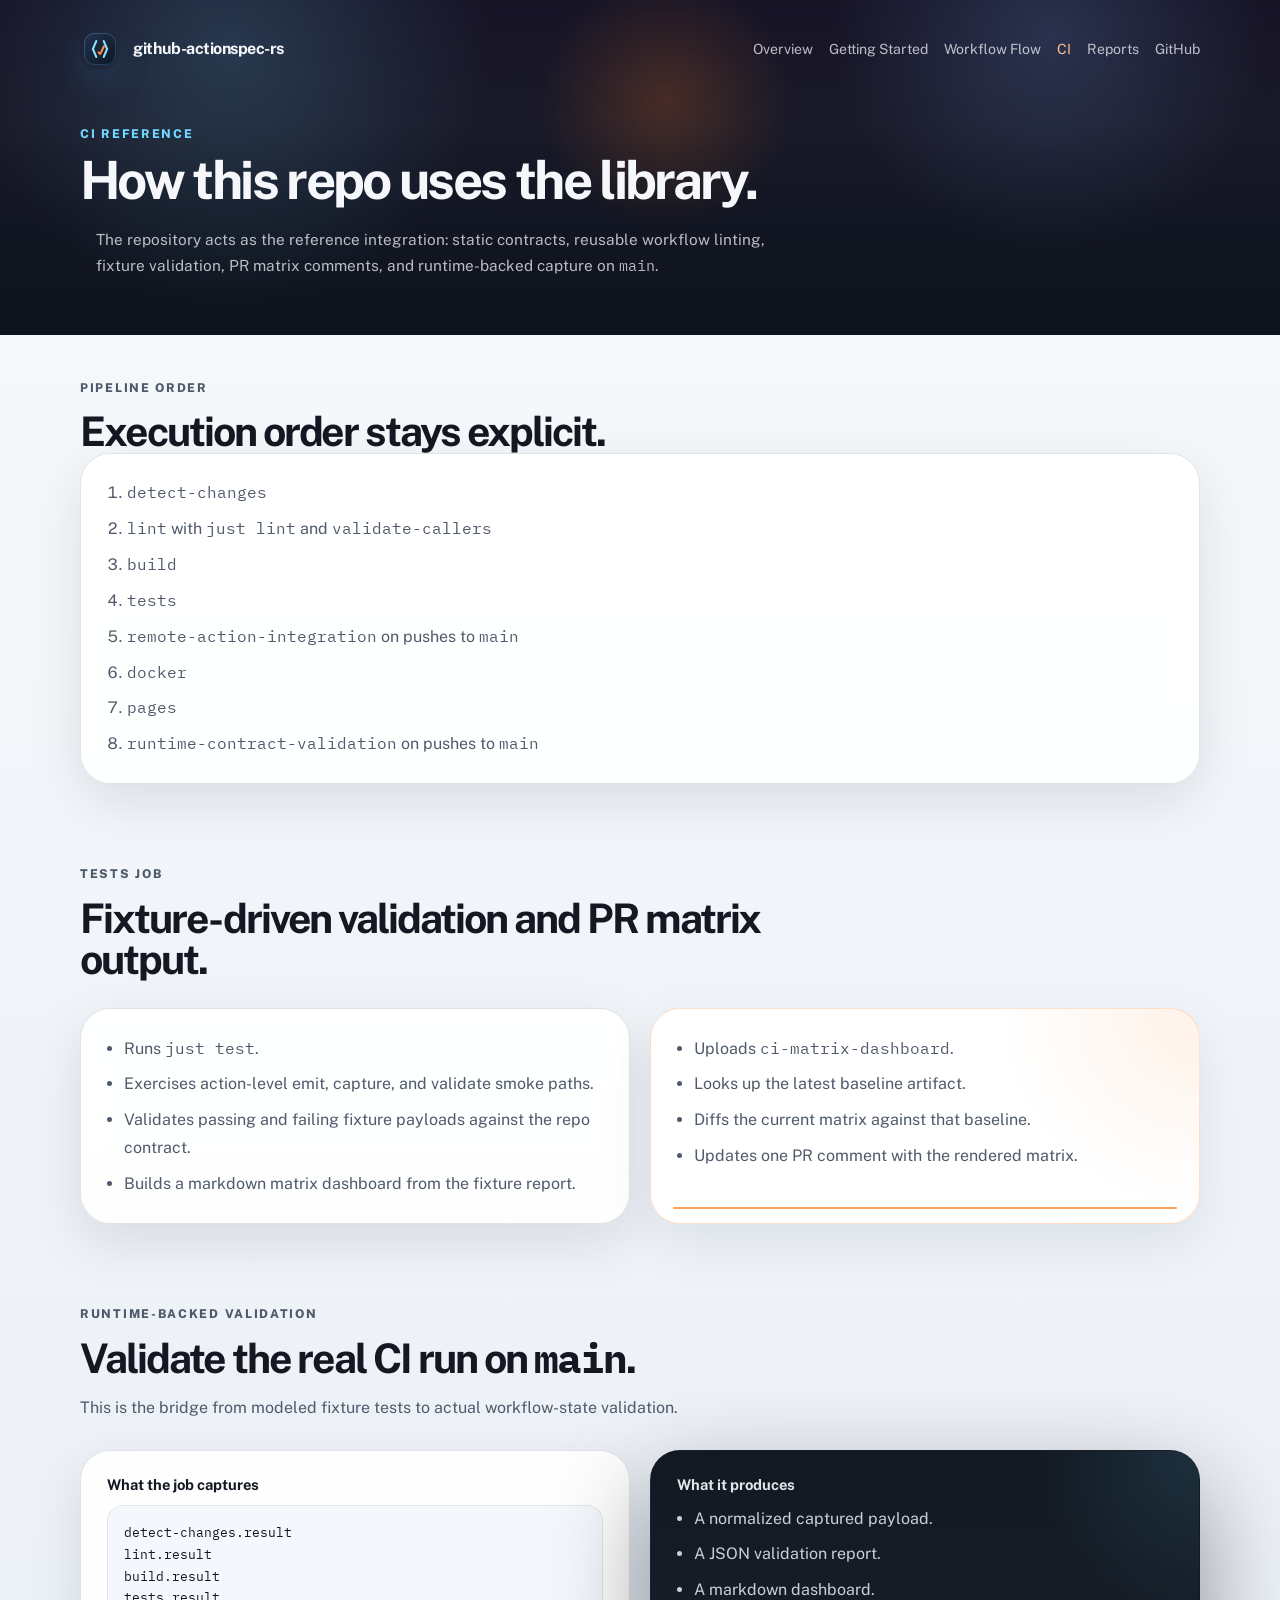
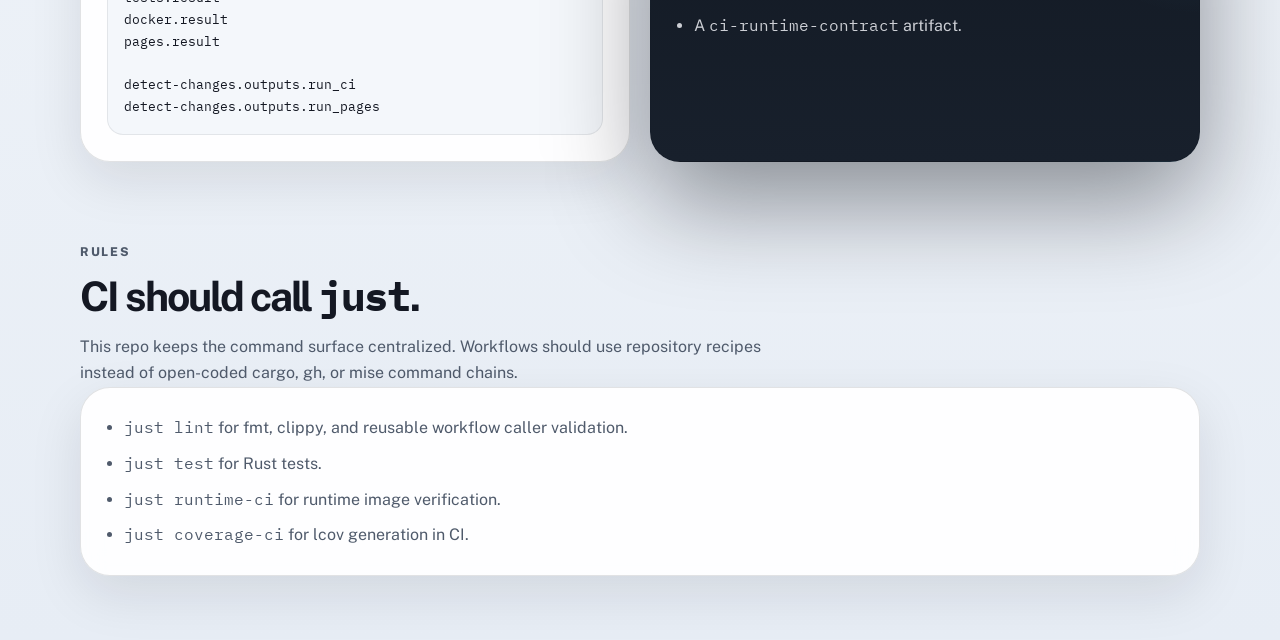
==== docs/ci-reference.html @ cb22ce6d "feat(validation): add reusable secret checks and report dashboard flow" ====
<!DOCTYPE html>
<html lang="en">
  <head>
    <meta charset="utf-8" />
    <meta name="viewport" content="width=device-width, initial-scale=1" />
    <title>CI Reference | github-actionspec-rs</title>
    <meta
      name="description"
      content="Reference for how github-actionspec-rs is used in this repository's CI pipeline."
    />
    <link rel="preconnect" href="https://fonts.googleapis.com" />
    <link rel="preconnect" href="https://fonts.gstatic.com" crossorigin />
    <link
      href="https://fonts.googleapis.com/css2?family=IBM+Plex+Mono:wght@400;500&family=Public+Sans:wght@400;500;600;700;800&display=swap"
      rel="stylesheet"
    />
    <link rel="stylesheet" href="styles.css" />
  </head>
  <body>
    <div class="site-frame">
      <section class="hero-shell hero-shell-compact">
        <div class="page-shell">
          <header class="site-header">
            <a class="brand" href="index.html" aria-label="github-actionspec-rs home">
              <span class="brand-mark">
                <img class="brand-logo" src="logo-mark.svg" alt="" />
              </span>
              <span class="brand-text">github-actionspec-rs</span>
            </a>
            <nav class="site-nav" aria-label="Primary">
              <a href="index.html">Overview</a>
              <a href="getting-started.html">Getting Started</a>
              <a href="workflow-flow.html">Workflow Flow</a>
              <a class="site-nav-active" href="ci-reference.html">CI</a>
              <a href="reports.html">Reports</a>
              <a href="https://github.com/v4lproik/github-actionspec-rs">GitHub</a>
            </nav>
          </header>

          <main class="page-intro">
            <p class="eyebrow">CI Reference</p>
            <h1>How this repo uses the library.</h1>
            <p class="hero-text">
              The repository acts as the reference integration: static contracts, reusable workflow
              linting, fixture validation, PR matrix comments, and runtime-backed capture on
              <code>main</code>.
            </p>
          </main>
        </div>
      </section>

      <div class="page-shell page-shell-body page-shell-tight">
        <section class="content-section first-section">
          <div class="section-heading">
            <p class="eyebrow">Pipeline order</p>
            <h2>Execution order stays explicit.</h2>
          </div>

          <article class="card">
            <ol class="doc-list doc-list-numbered">
              <li><code>detect-changes</code></li>
              <li><code>lint</code> with <code>just lint</code> and <code>validate-callers</code></li>
              <li><code>build</code></li>
              <li><code>tests</code></li>
              <li><code>remote-action-integration</code> on pushes to <code>main</code></li>
              <li><code>docker</code></li>
              <li><code>pages</code></li>
              <li><code>runtime-contract-validation</code> on pushes to <code>main</code></li>
            </ol>
          </article>
        </section>

        <section class="content-section">
          <div class="section-heading">
            <p class="eyebrow">Tests job</p>
            <h2>Fixture-driven validation and PR matrix output.</h2>
          </div>

          <div class="doc-grid">
            <article class="card">
              <ul class="doc-list">
                <li>Runs <code>just test</code>.</li>
                <li>Exercises action-level emit, capture, and validate smoke paths.</li>
                <li>Validates passing and failing fixture payloads against the repo contract.</li>
                <li>Builds a markdown matrix dashboard from the fixture report.</li>
              </ul>
            </article>

            <article class="card card-featured">
              <ul class="doc-list">
                <li>Uploads <code>ci-matrix-dashboard</code>.</li>
                <li>Looks up the latest baseline artifact.</li>
                <li>Diffs the current matrix against that baseline.</li>
                <li>Updates one PR comment with the rendered matrix.</li>
              </ul>
            </article>
          </div>
        </section>

        <section class="content-section">
          <div class="section-heading">
            <p class="eyebrow">Runtime-backed validation</p>
            <h2>Validate the real CI run on <code>main</code>.</h2>
            <p>
              This is the bridge from modeled fixture tests to actual workflow-state validation.
            </p>
          </div>

          <div class="doc-grid">
            <article class="code-card">
              <p class="code-title">What the job captures</p>
              <pre><code>detect-changes.result
lint.result
build.result
tests.result
docker.result
pages.result

detect-changes.outputs.run_ci
detect-changes.outputs.run_pages</code></pre>
            </article>

            <article class="code-card code-card-dark">
              <p class="code-title">What it produces</p>
              <ul class="doc-list doc-list-inverse">
                <li>A normalized captured payload.</li>
                <li>A JSON validation report.</li>
                <li>A markdown dashboard.</li>
                <li>A <code>ci-runtime-contract</code> artifact.</li>
              </ul>
            </article>
          </div>
        </section>

        <section class="content-section">
          <div class="section-heading">
            <p class="eyebrow">Rules</p>
            <h2>CI should call <code>just</code>.</h2>
            <p>
              This repo keeps the command surface centralized. Workflows should use repository
              recipes instead of open-coded cargo, gh, or mise command chains.
            </p>
          </div>

          <article class="card">
            <ul class="doc-list">
              <li><code>just lint</code> for fmt, clippy, and reusable workflow caller validation.</li>
              <li><code>just test</code> for Rust tests.</li>
              <li><code>just runtime-ci</code> for runtime image verification.</li>
              <li><code>just coverage-ci</code> for lcov generation in CI.</li>
            </ul>
          </article>
        </section>
      </div>
    </div>
  </body>
</html>
---- docs/styles.css ----
:root {
  --bg: #e7edf5;
  --bg-soft: #f4f7fb;
  --ink: #141823;
  --ink-soft: #4f5a6b;
  --ink-inverse: #f5f7fb;
  --surface: rgba(255, 255, 255, 0.92);
  --line: rgba(20, 24, 35, 0.12);
  --line-soft: rgba(255, 255, 255, 0.08);
  --accent: #6fd7ff;
  --accent-strong: #37b8f2;
  --accent-warm: #ff7a1a;
  --accent-warm-soft: rgba(255, 122, 26, 0.2);
  --hero-top: #120f22;
  --hero-bottom: #0d141d;
  --shadow: 0 18px 52px rgba(16, 23, 34, 0.1);
  --shadow-hero: 0 40px 100px rgba(2, 5, 12, 0.42);
  --radius-xl: 30px;
  --radius-lg: 22px;
  --radius-md: 16px;
  --max-width: 1120px;
}

* {
  box-sizing: border-box;
}

html {
  scroll-behavior: smooth;
}

body {
  margin: 0;
  min-height: 100vh;
  font-family: "Public Sans", "Avenir Next", "Segoe UI", sans-serif;
  color: var(--ink);
  background: linear-gradient(180deg, #f8fafc 0%, var(--bg) 100%);
}

a {
  color: inherit;
  text-decoration: none;
}

code,
pre {
  font-family: "IBM Plex Mono", "SFMono-Regular", monospace;
}

.site-frame {
  overflow: clip;
}

.page-shell {
  width: min(calc(100% - 2rem), var(--max-width));
  margin: 0 auto;
}

.hero-shell {
  position: relative;
  color: var(--ink-inverse);
  background:
    radial-gradient(circle at 52% 30%, rgba(255, 122, 26, 0.2), transparent 18%),
    radial-gradient(circle at 18% 14%, rgba(111, 215, 255, 0.18), transparent 24%),
    radial-gradient(circle at 82% 10%, rgba(122, 182, 255, 0.18), transparent 20%),
    linear-gradient(180deg, var(--hero-top) 0%, #171727 36%, var(--hero-bottom) 100%);
}

.hero-shell::before {
  content: "";
  position: absolute;
  inset: 0;
  pointer-events: none;
  background: linear-gradient(180deg, rgba(255, 255, 255, 0.02), transparent 68%);
}

.hero-shell .page-shell {
  position: relative;
  padding: 1rem 0 5rem;
}

.hero-shell-compact .page-shell {
  padding-bottom: 3rem;
}

.page-shell-body {
  position: relative;
  z-index: 2;
  margin-top: 4.2rem;
  padding-bottom: 4rem;
}

.page-shell-tight {
  margin-top: 2.7rem;
}

.site-header {
  display: flex;
  align-items: center;
  justify-content: space-between;
  gap: 1rem;
  position: sticky;
  top: 0;
  z-index: 10;
  padding: 0.8rem 0;
}

.brand {
  display: inline-flex;
  align-items: center;
  gap: 0.84rem;
  font-weight: 700;
  letter-spacing: -0.03em;
}

.brand-mark {
  display: inline-grid;
  place-items: center;
  width: 2.5rem;
  height: 2.5rem;
  border-radius: 0.95rem;
  overflow: hidden;
  box-shadow: 0 14px 30px rgba(48, 95, 145, 0.22);
}

.brand-logo {
  display: block;
  width: 100%;
  height: 100%;
}

.brand-text {
  font-size: 1rem;
}

.site-nav {
  display: inline-flex;
  flex-wrap: wrap;
  gap: 1rem;
  color: rgba(245, 247, 251, 0.74);
  font-size: 0.88rem;
}

.site-nav a:hover,
.site-nav a:focus-visible {
  color: var(--ink-inverse);
}

.site-nav-active {
  color: #ffc08f;
}

.hero {
  display: grid;
  justify-items: center;
  margin-top: 2.65rem;
}

.page-intro {
  max-width: 44rem;
  padding: 2.8rem 0 0.5rem;
}

.page-intro h1 {
  margin: 0;
  color: var(--ink-inverse);
  font-size: clamp(2.15rem, 4.2vw, 3.3rem);
  line-height: 1.02;
  letter-spacing: -0.05em;
}

.hero-copy {
  max-width: 46rem;
  text-align: center;
}

.hero-copy-centered {
  padding-top: 1.45rem;
}

.product-chip {
  display: inline-flex;
  align-items: center;
  gap: 0.65rem;
  margin-bottom: 1.2rem;
  padding: 0.42rem 0.7rem 0.42rem 0.5rem;
  border: 1px solid rgba(255, 122, 26, 0.32);
  border-radius: 999px;
  background: rgba(255, 122, 26, 0.08);
  color: rgba(245, 247, 251, 0.76);
  font-size: 0.74rem;
  letter-spacing: 0.02em;
  box-shadow: inset 0 0 0 1px rgba(255, 122, 26, 0.08);
}

.product-chip-logo {
  display: block;
  width: 1.45rem;
  height: 1.45rem;
}

.eyebrow,
.summary-kicker {
  margin: 0 0 0.8rem;
  font-size: 0.76rem;
  font-weight: 800;
  letter-spacing: 0.14em;
  text-transform: uppercase;
}

.eyebrow {
  color: var(--accent);
}

.summary-kicker {
  color: #d56a1f;
}

.hero h1,
.section-heading h2,
.summary-card h2,
.cta-panel h2 {
  margin: 0;
  letter-spacing: -0.05em;
}

.hero h1 {
  font-size: clamp(2.55rem, 4.8vw, 4rem);
  line-height: 0.98;
}

.warm-accent {
  color: var(--accent-warm);
  text-shadow: 0 0 18px rgba(255, 122, 26, 0.22);
}

.hero-text {
  max-width: 42rem;
  margin: 1.2rem auto 0;
  color: rgba(245, 247, 251, 0.74);
  font-size: 0.96rem;
  line-height: 1.68;
}

.hero-actions {
  display: flex;
  flex-wrap: wrap;
  justify-content: center;
  gap: 0.95rem;
  margin-top: 1.7rem;
}

.button {
  display: inline-flex;
  align-items: center;
  justify-content: center;
  min-height: 2.85rem;
  padding: 0.8rem 1.15rem;
  border-radius: 999px;
  font-size: 0.94rem;
  font-weight: 700;
  transition:
    transform 150ms ease,
    background-color 150ms ease,
    border-color 150ms ease,
    color 150ms ease;
}

.button:hover,
.button:focus-visible {
  transform: translateY(-1px);
}

.button-primary {
  background: linear-gradient(135deg, #ff9a47 0%, #ff7a1a 100%);
  color: #fff7f0;
  box-shadow: 0 16px 34px rgba(255, 122, 26, 0.26);
}

.button-secondary {
  border: 1px solid rgba(255, 255, 255, 0.12);
  background: rgba(255, 255, 255, 0.02);
  color: var(--ink-inverse);
}

.hero-metrics {
  display: inline-grid;
  grid-template-columns: repeat(3, minmax(0, 1fr));
  gap: 1.45rem;
  margin: 1.9rem auto 0;
}

.hero-metrics div {
  text-align: left;
}

.hero-metrics dt {
  color: rgba(255, 192, 143, 0.82);
  font-size: 0.72rem;
  font-weight: 600;
  text-transform: uppercase;
  letter-spacing: 0.08em;
}

.hero-metrics dd {
  margin: 0.38rem 0 0;
  color: var(--ink-inverse);
  font-size: 0.92rem;
  font-weight: 700;
}

.hero-code-window {
  width: min(100%, 780px);
  margin-top: 2.35rem;
  border: 1px solid rgba(111, 215, 255, 0.14);
  border-radius: 18px;
  overflow: hidden;
  background: #161d27;
  box-shadow: var(--shadow-hero);
}

.code-window-tabs {
  display: flex;
  flex-wrap: wrap;
  gap: 0.55rem;
  padding: 0.8rem 0.9rem;
  border-bottom: 1px solid rgba(255, 255, 255, 0.06);
  background: rgba(255, 255, 255, 0.02);
}

.code-tab {
  padding: 0.28rem 0.55rem;
  border-radius: 999px;
  color: rgba(245, 247, 251, 0.58);
  font-size: 0.76rem;
}

.code-tab-active {
  background: rgba(255, 122, 26, 0.16);
  color: var(--ink-inverse);
  border: 1px solid rgba(255, 122, 26, 0.34);
}

.code-window-body {
  margin: 0;
  padding: 1rem 1.05rem 1.1rem;
  color: #d8e4f7;
  font-size: 0.84rem;
  line-height: 1.72;
  white-space: pre-wrap;
}

.code-window-footer {
  display: flex;
  flex-wrap: wrap;
  gap: 0.5rem;
  padding: 0 1rem 1rem;
}

.status-pill {
  padding: 0.26rem 0.52rem;
  border: 1px solid rgba(255, 122, 26, 0.22);
  border-radius: 999px;
  color: rgba(245, 247, 251, 0.72);
  font-size: 0.74rem;
  background: rgba(255, 122, 26, 0.08);
}

.hero-proof {
  max-width: 36rem;
  margin-top: 1.9rem;
  text-align: center;
}

.hero-proof p {
  margin: 0;
  color: rgba(245, 247, 251, 0.9);
  font-size: 1.04rem;
  line-height: 1.55;
  font-weight: 600;
}

.summary-card,
.card,
.code-card,
.cta-panel {
  border: 1px solid var(--line);
  border-radius: var(--radius-xl);
  background: var(--surface);
  box-shadow: var(--shadow);
  backdrop-filter: blur(10px);
}

.section-grid {
  display: grid;
  grid-template-columns: minmax(0, 1.15fr) minmax(280px, 0.85fr);
  gap: 1.3rem;
}

.summary-card,
.card,
.code-card,
.cta-panel {
  padding: 1.6rem;
}

.summary-kicker {
  color: #d56a1f;
}

.summary-card h2 {
  font-size: clamp(1.62rem, 2.5vw, 2.28rem);
  line-height: 1.04;
}

.summary-card p,
.section-heading p,
.card p,
.cta-panel p,
.clean-list {
  color: var(--ink-soft);
  line-height: 1.68;
}

.summary-card p {
  margin: 1rem 0 0;
}

.summary-card-secondary {
  background:
    linear-gradient(180deg, rgba(255, 255, 255, 0.96), rgba(242, 247, 252, 0.92)),
    var(--surface);
}

.summary-tags {
  display: flex;
  flex-wrap: wrap;
  gap: 0.55rem;
  margin-top: 1.35rem;
}

.summary-tags span {
  padding: 0.34rem 0.58rem;
  border: 1px solid rgba(20, 24, 35, 0.1);
  border-radius: 999px;
  background: rgba(255, 255, 255, 0.72);
  color: #4f5a6b;
  font-size: 0.74rem;
  font-weight: 600;
}

.clean-list {
  margin: 1rem 0 0;
  padding-left: 1.1rem;
}

.content-section {
  margin-top: 5rem;
}

.first-section {
  margin-top: 0;
}

.content-section-showcase {
  padding: 1.9rem;
  border: 1px solid rgba(55, 184, 242, 0.1);
  border-radius: var(--radius-xl);
  background:
    radial-gradient(circle at top right, rgba(111, 215, 255, 0.06), transparent 24%),
    linear-gradient(180deg, rgba(255, 255, 255, 0.8), rgba(244, 247, 251, 0.94));
}

.section-heading {
  max-width: 46rem;
}

.section-heading.compact {
  max-width: 33rem;
}

.section-heading h2,
.cta-panel h2 {
  font-size: clamp(1.82rem, 3.2vw, 2.55rem);
  line-height: 1.02;
}

.section-heading p:last-child {
  margin-bottom: 0;
}

.feature-grid {
  display: grid;
  grid-template-columns: repeat(3, minmax(0, 1fr));
  gap: 1.25rem;
  margin-top: 1.7rem;
  align-items: stretch;
}

.step-grid,
.doc-grid,
.pipeline-grid {
  display: grid;
  gap: 1.25rem;
  margin-top: 1.7rem;
}

.step-grid,
.pipeline-grid,
.doc-grid-wide,
.docs-grid {
  grid-template-columns: repeat(3, minmax(0, 1fr));
}

.doc-grid {
  grid-template-columns: repeat(2, minmax(0, 1fr));
}

.docs-card {
  display: block;
}

.card-kicker {
  margin: 0 0 0.72rem;
  color: #5c697b;
  font-size: 0.75rem;
  font-weight: 700;
  letter-spacing: 0.04em;
  text-transform: uppercase;
}

.card h3 {
  margin: 0;
  font-size: 1rem;
  letter-spacing: -0.03em;
}

.card p {
  margin: 0.88rem 0 1.2rem;
}

.doc-note {
  margin-top: 1.2rem;
  padding: 0.95rem 1rem;
  border: 1px solid rgba(55, 184, 242, 0.12);
  border-radius: var(--radius-md);
  background: rgba(255, 255, 255, 0.66);
  color: var(--ink-soft);
  line-height: 1.65;
}

.doc-note strong {
  color: var(--ink);
}

.card-featured {
  position: relative;
  background:
    radial-gradient(circle at top right, rgba(255, 122, 26, 0.1), transparent 34%),
    rgba(255, 255, 255, 0.97);
  border-color: rgba(255, 122, 26, 0.24);
  box-shadow:
    0 18px 52px rgba(16, 23, 34, 0.08),
    0 0 0 1px rgba(255, 255, 255, 0.35) inset;
}

.card-featured::after {
  content: "";
  position: absolute;
  inset: auto 1.35rem 0.85rem;
  height: 2px;
  border-radius: 999px;
  background: rgba(255, 122, 26, 0.72);
  opacity: 1;
}

.flow-io {
  margin-top: 0.75rem;
  color: #3f4a5e;
  font-size: 0.93rem;
}

.flow-io strong {
  color: #b85c1a;
}

.card pre,
.code-card pre {
  margin: 0;
  padding: 1.05rem;
  overflow-x: auto;
  border: 1px solid rgba(20, 24, 35, 0.08);
  border-radius: var(--radius-md);
  background: var(--bg-soft);
  color: var(--ink);
  font-size: 0.82rem;
  line-height: 1.65;
}

.two-column {
  display: grid;
  grid-template-columns: minmax(0, 0.92fr) minmax(0, 1.08fr);
  gap: 1.45rem;
  align-items: start;
}

.code-stack {
  display: grid;
  gap: 1.2rem;
}

.code-title {
  margin: 0 0 0.72rem;
  font-size: 0.92rem;
  font-weight: 700;
  color: var(--ink);
}

.code-card-dark {
  border-color: rgba(17, 24, 35, 0.08);
  background:
    radial-gradient(circle at top right, rgba(111, 215, 255, 0.12), transparent 26%),
    linear-gradient(180deg, #121923 0%, #18202c 100%);
  color: var(--ink-inverse);
  box-shadow: var(--shadow-hero);
}

.code-card-dark .code-title {
  color: rgba(245, 247, 251, 0.92);
}

.code-card-dark pre {
  border-color: rgba(255, 255, 255, 0.08);
  background: rgba(255, 255, 255, 0.04);
  color: rgba(245, 247, 251, 0.94);
}

.doc-list {
  margin: 0;
  padding-left: 1.1rem;
  color: var(--ink-soft);
  line-height: 1.72;
}

.doc-list li + li {
  margin-top: 0.52rem;
}

.doc-list-numbered {
  padding-left: 1.25rem;
}

.doc-list-inverse {
  color: rgba(245, 247, 251, 0.82);
}

.cta-panel {
  margin-top: 5.4rem;
}

@media (max-width: 1080px) {
  .section-grid,
  .feature-grid,
  .two-column,
  .step-grid,
  .doc-grid,
  .doc-grid-wide,
  .pipeline-grid,
  .docs-grid {
    grid-template-columns: 1fr;
  }

}

@media (max-width: 720px) {
  .page-shell {
    width: min(calc(100% - 1rem), var(--max-width));
  }

  .hero-shell .page-shell {
    padding: 0.9rem 0 4.4rem;
  }

  .hero-shell-compact .page-shell {
    padding-bottom: 2.3rem;
  }

  .page-shell-body {
    padding-bottom: 2.5rem;
    margin-top: 2.4rem;
  }

  .site-header {
    flex-direction: column;
    align-items: flex-start;
  }

  .site-nav {
    gap: 0.85rem;
  }

  .hero h1 {
    font-size: clamp(2.1rem, 11vw, 3rem);
  }

  .hero-text {
    font-size: 0.92rem;
  }

  .hero-metrics {
    grid-template-columns: 1fr;
    gap: 1rem;
  }

  .hero-proof p {
    font-size: 0.96rem;
  }

  .summary-card,
  .card,
  .code-card,
  .cta-panel {
    padding: 1.3rem;
  }

  .code-window-body,
  .card pre,
  .code-card pre {
    font-size: 0.76rem;
  }
}
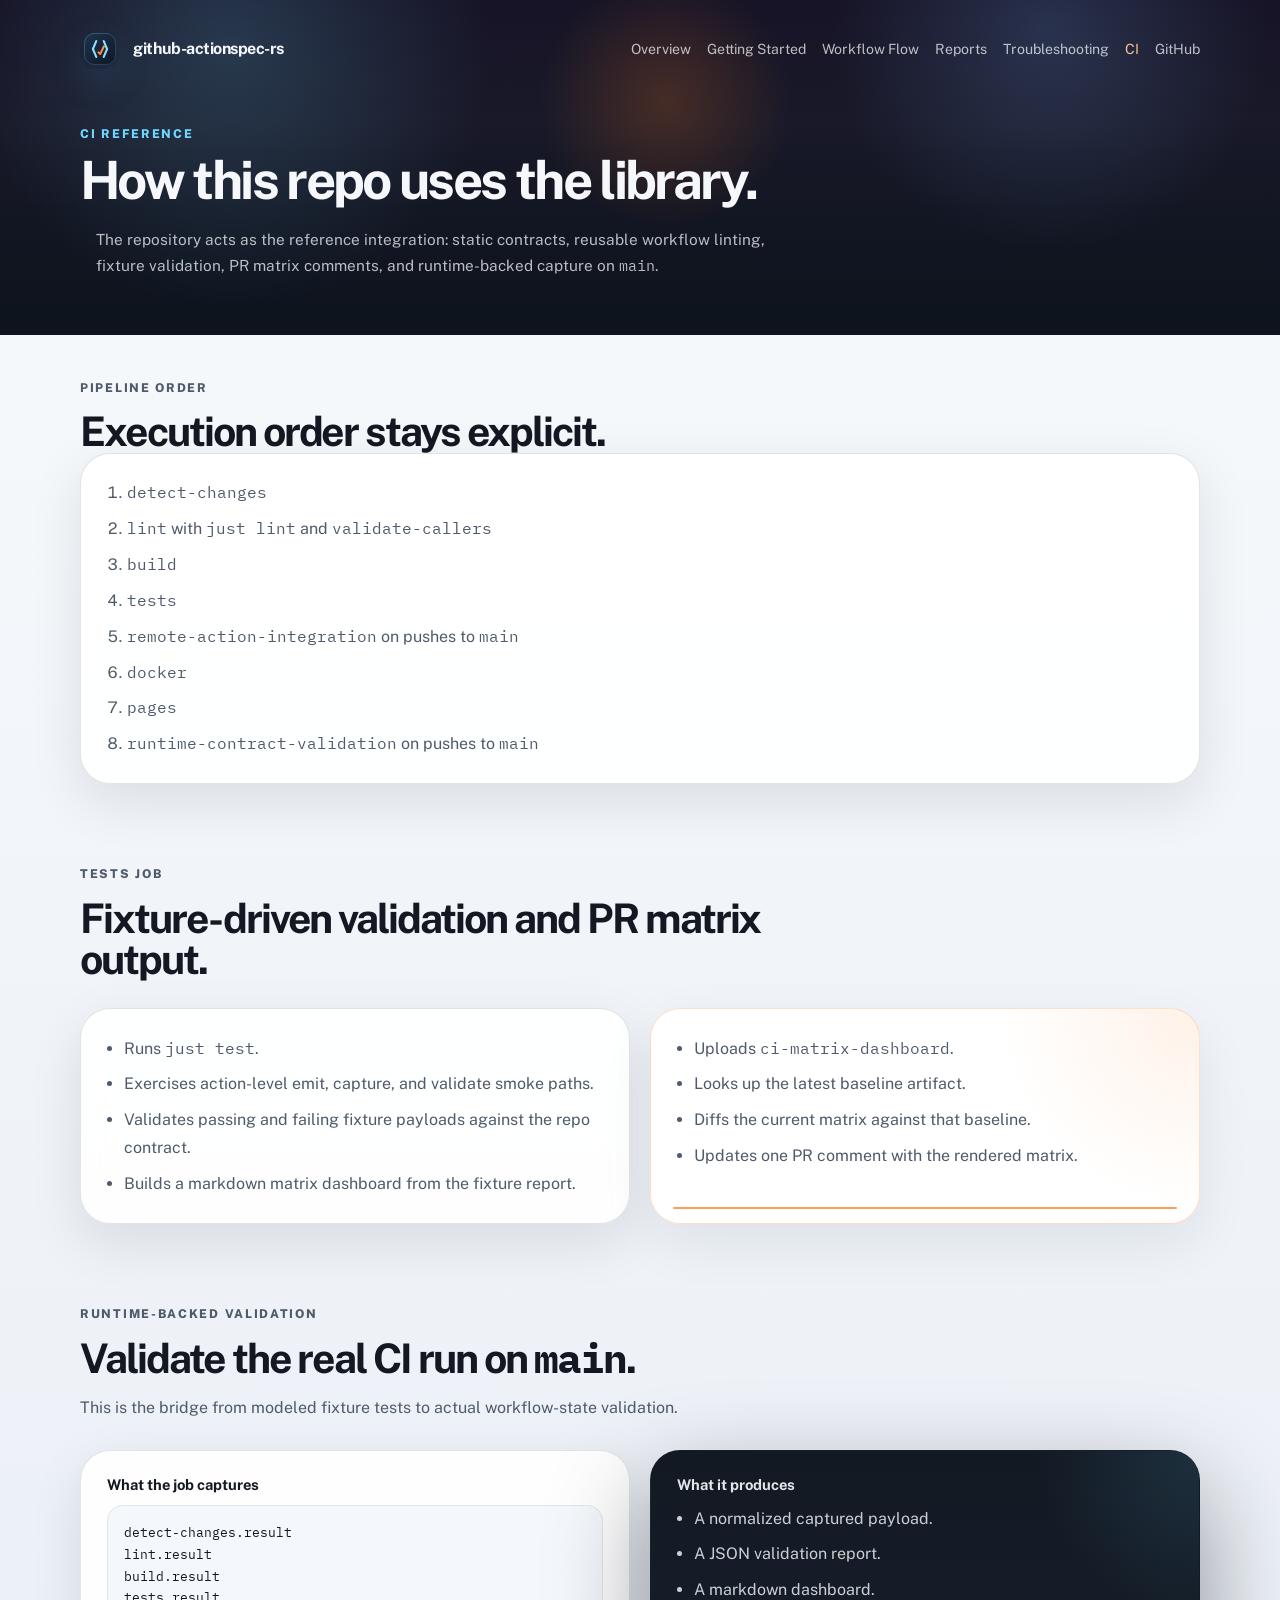
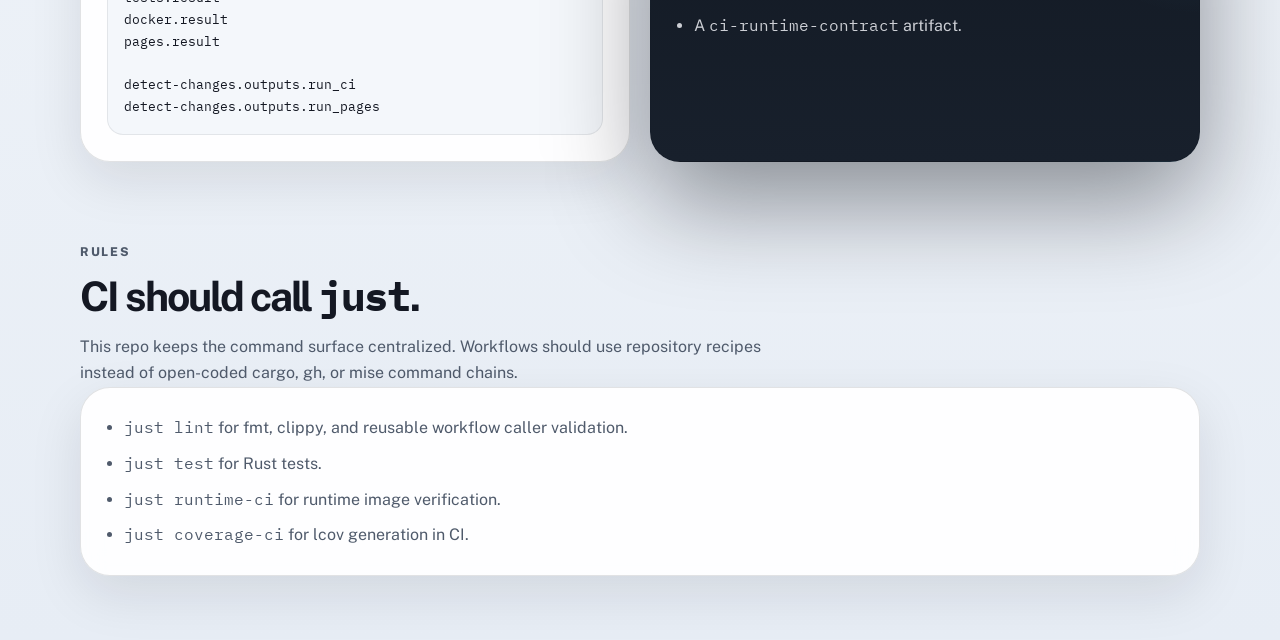
==== commit 62b9aae6: "feat(report): improve runtime issue summaries and docs" ====
--- a/docs/ci-reference.html
+++ b/docs/ci-reference.html
@@ -31,8 +31,9 @@
               <a href="index.html">Overview</a>
               <a href="getting-started.html">Getting Started</a>
               <a href="workflow-flow.html">Workflow Flow</a>
+              <a href="reports.html">Reports</a>
+              <a href="troubleshooting.html">Troubleshooting</a>
               <a class="site-nav-active" href="ci-reference.html">CI</a>
-              <a href="reports.html">Reports</a>
               <a href="https://github.com/v4lproik/github-actionspec-rs">GitHub</a>
             </nav>
           </header>
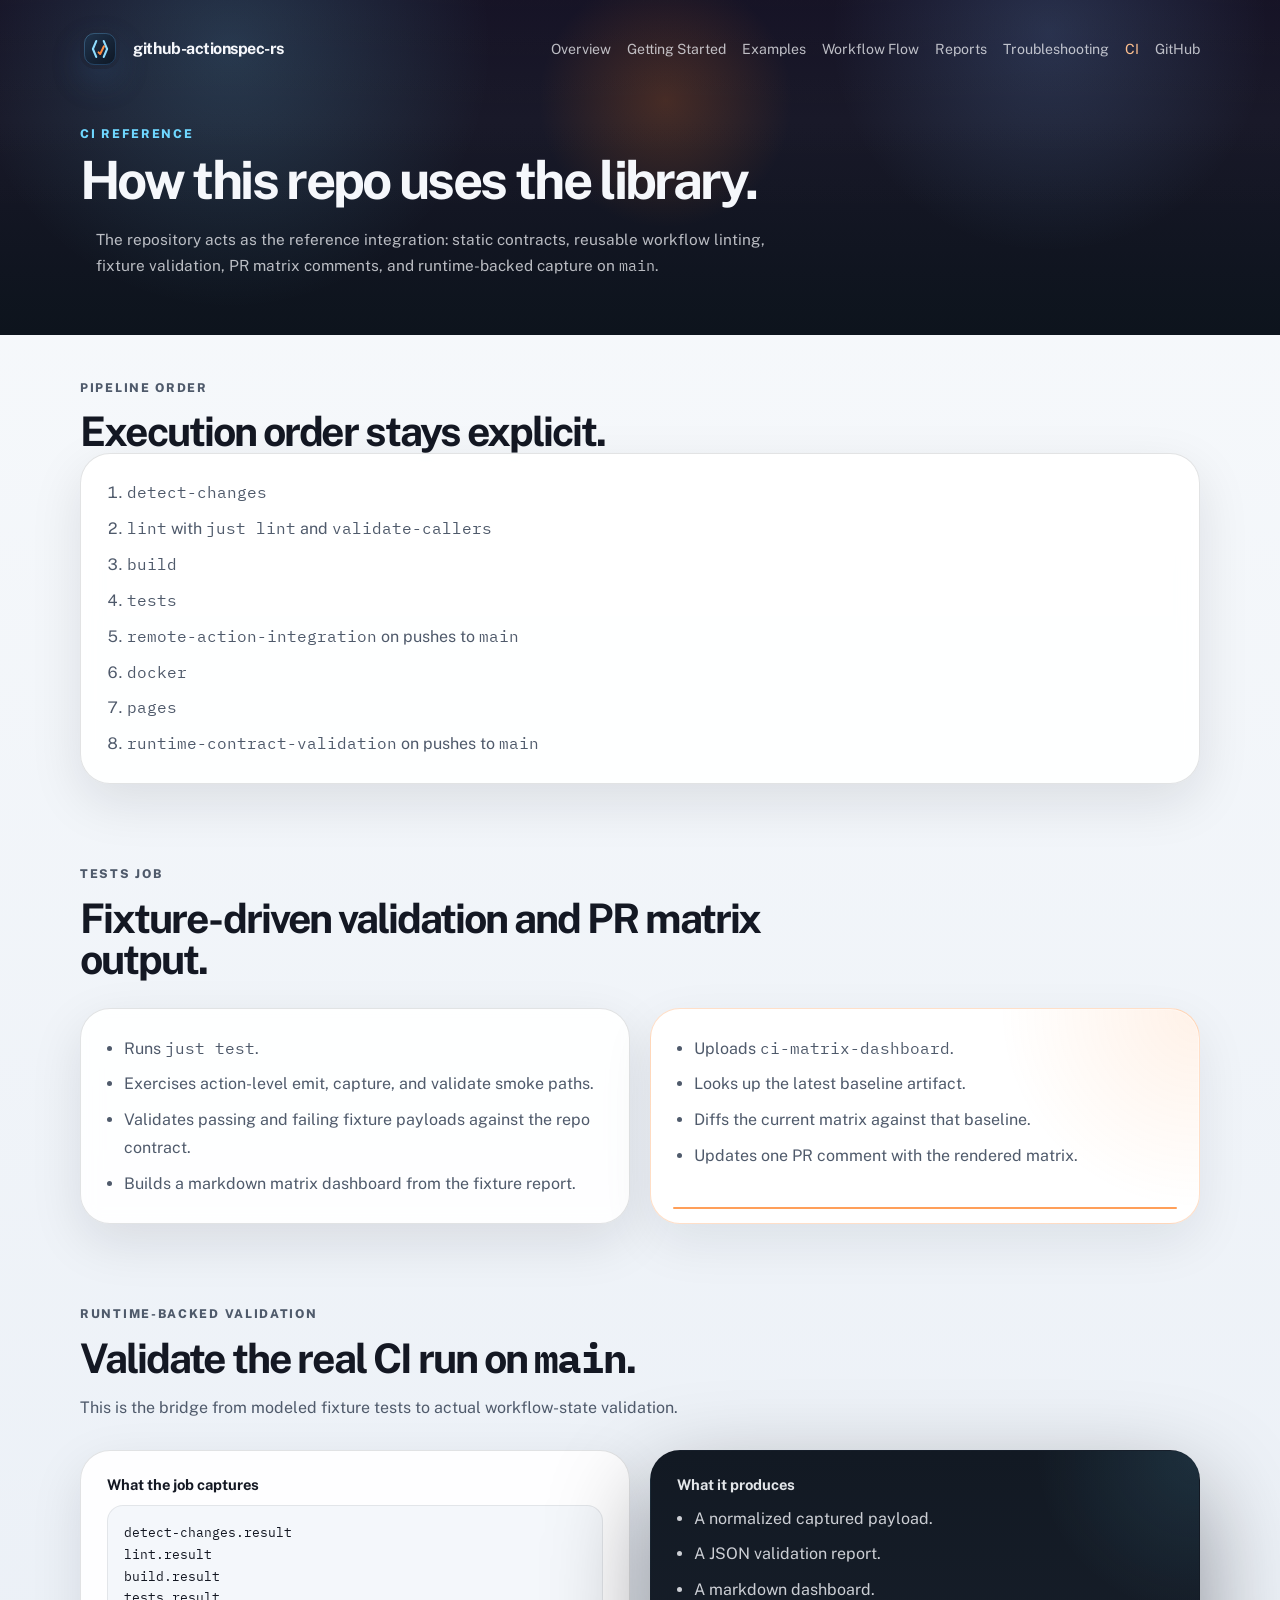
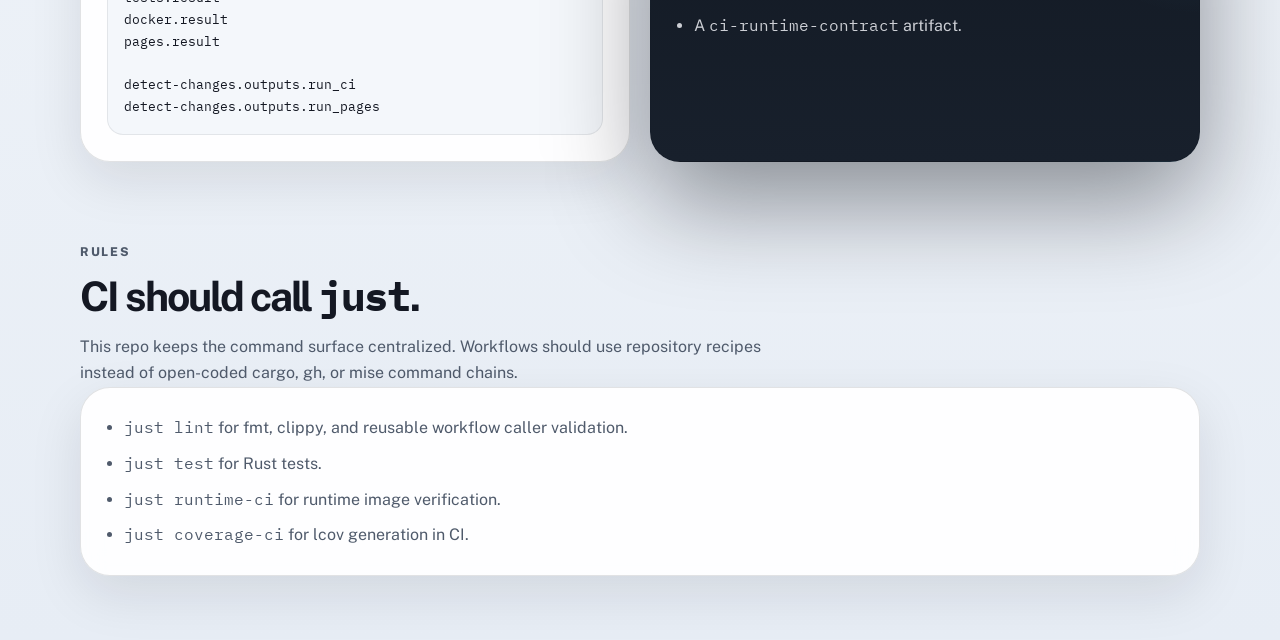
==== commit 1e0790b5: "docs(readme): add AI integration examples" ====
--- a/docs/ci-reference.html
+++ b/docs/ci-reference.html
@@ -30,6 +30,7 @@
             <nav class="site-nav" aria-label="Primary">
               <a href="index.html">Overview</a>
               <a href="getting-started.html">Getting Started</a>
+              <a href="examples.html">Examples</a>
               <a href="workflow-flow.html">Workflow Flow</a>
               <a href="reports.html">Reports</a>
               <a href="troubleshooting.html">Troubleshooting</a>
